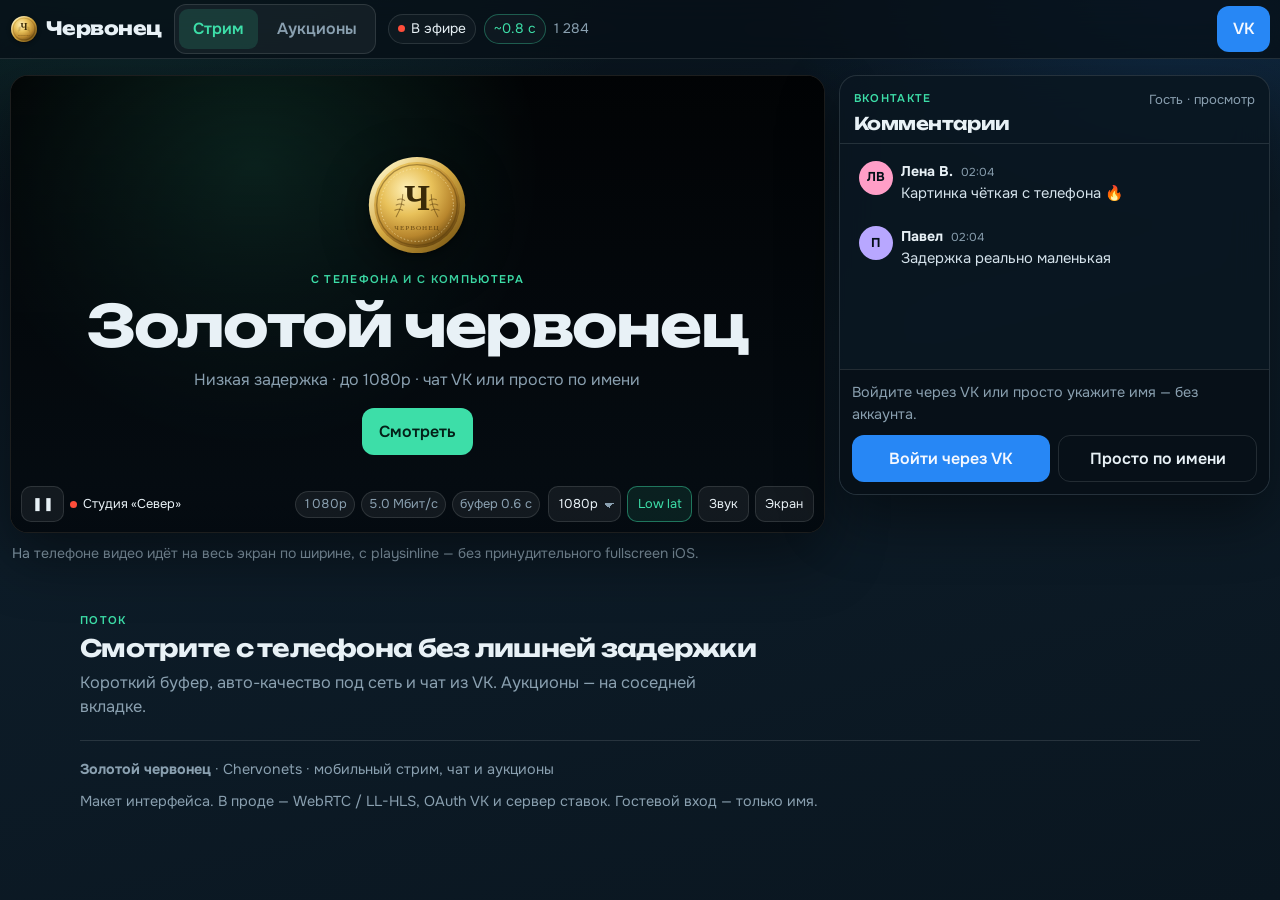
==== index.html @ b981265d "Add chervonets coin art and dual chat login. Show the gold coin mark in the header, player overlay, " ====
<!doctype html>
<html lang="ru">
  <head>
    <meta charset="UTF-8" />
    <meta
      name="viewport"
      content="width=device-width, initial-scale=1, viewport-fit=cover"
    />
    <meta name="mobile-web-app-capable" content="yes" />
    <meta name="apple-mobile-web-app-capable" content="yes" />
    <meta name="apple-mobile-web-app-status-bar-style" content="black-translucent" />
    <title>Золотой червонец — стрим и аукционы</title>
    <meta
      name="description"
      content="Золотой червонец (Chervonets) — смотрите стрим с телефона с низкой задержкой, комментируйте через ВКонтакте и участвуйте в аукционах."
    />
    <meta name="theme-color" content="#0b1520" />
    <link rel="icon" href="./favicon.svg" type="image/svg+xml" />
    <link rel="preconnect" href="https://fonts.googleapis.com" />
    <link rel="preconnect" href="https://fonts.gstatic.com" crossorigin />
    <link
      href="https://fonts.googleapis.com/css2?family=Onest:wght@400;500;600;700&family=Unbounded:wght@500;700;800&display=swap"
      rel="stylesheet"
    />
    <link rel="stylesheet" href="./styles.css" />
  </head>
  <body>
    <a class="skip" href="#app">К приложению</a>

    <header class="chrome">
      <div class="chrome-inner">
        <a class="brand" href="#app" id="top">
          <img class="brand-mark" src="./chervonets.svg" width="28" height="28" alt="" />
          <span class="brand-text">Червонец</span>
        </a>

        <nav class="tabs" role="tablist" aria-label="Разделы">
          <button
            type="button"
            class="tab is-active"
            role="tab"
            id="tab-stream"
            aria-selected="true"
            aria-controls="panel-stream"
            data-tab="stream"
          >
            Стрим
          </button>
          <button
            type="button"
            class="tab"
            role="tab"
            id="tab-auctions"
            aria-selected="false"
            aria-controls="panel-auctions"
            data-tab="auctions"
          >
            Аукционы
          </button>
        </nav>

        <div class="chrome-meta" id="chrome-meta" aria-live="polite">
          <span class="live-pill" id="live-pill">
            <span class="live-dot" aria-hidden="true"></span>
            В эфире
          </span>
          <span class="latency-badge is-good" id="latency-badge" title="Оценка задержки">~0.8 с</span>
          <span class="viewers" id="viewers">1 284</span>
        </div>

        <button type="button" class="btn btn-vk" id="vk-toggle" aria-pressed="false">
          VK
        </button>
      </div>
    </header>

    <div id="app">
      <div
        class="tab-panel is-active"
        id="panel-stream"
        role="tabpanel"
        aria-labelledby="tab-stream"
        data-panel="stream"
      >
        <main class="stage" id="stage">
          <section class="player" aria-label="Прямой стрим">
            <div class="player-frame" id="player-frame">
              <video
                id="stream-video"
                class="stream-video"
                playsinline
                webkit-playsinline
                preload="metadata"
                controlslist="nodownload"
                aria-label="Видео стрима Золотой червонец"
              ></video>

              <div class="player-overlay" id="player-overlay">
                <div class="overlay-copy">
                  <img
                    class="host-coin"
                    src="./chervonets.svg"
                    width="96"
                    height="96"
                    alt="Золотой червонец"
                  />
                  <p class="host-kicker">С телефона и с компьютера</p>
                  <h1 class="host-title">Золотой червонец</h1>
                  <p class="host-sub">Низкая задержка · до 1080p · чат VK или просто по имени</p>
                  <button type="button" class="btn btn-primary" id="play-cta">Смотреть</button>
                </div>
              </div>

              <div class="buffer-toast" id="buffer-toast" hidden>Подгрузка…</div>

              <div class="player-bar">
                <div class="player-bar-left">
                  <button type="button" class="icon-btn" id="play-btn" aria-label="Пауза">❚❚</button>
                  <span class="rec" aria-hidden="true"></span>
                  <span class="stream-title" id="stream-title">Студия «Север»</span>
                </div>
                <div class="player-bar-mid" aria-label="Состояние потока">
                  <span class="stat" id="stat-quality">1080p</span>
                  <span class="stat" id="stat-bitrate">— Мбит/с</span>
                  <span class="stat" id="stat-health">буфер 0.6 с</span>
                </div>
                <div class="player-bar-right">
                  <label class="quality-label" for="quality-select">
                    <span class="sr-only">Качество</span>
                    <select id="quality-select" class="quality-select" aria-label="Качество видео">
                      <option value="auto">Авто</option>
                      <option value="1080" selected>1080p</option>
                      <option value="720">720p</option>
                      <option value="480">480p</option>
                    </select>
                  </label>
                  <button
                    type="button"
                    class="icon-btn is-on"
                    id="ll-btn"
                    aria-pressed="true"
                    title="Короткий буфер и догон края стрима"
                  >
                    Low lat
                  </button>
                  <button type="button" class="icon-btn" id="mute-btn" aria-pressed="false" aria-label="Звук">
                    Звук
                  </button>
                  <button type="button" class="icon-btn" id="fs-btn" aria-label="На весь экран">Экран</button>
                </div>
              </div>
            </div>
            <p class="stage-note">
              На телефоне видео идёт на весь экран по ширине, с playsinline — без принудительного fullscreen iOS.
            </p>
          </section>

          <aside class="chat" aria-label="Комментарии ВКонтакте">
            <header class="chat-head">
              <div>
                <p class="chat-kicker">ВКонтакте</p>
                <h2>Комментарии</h2>
              </div>
              <p class="chat-user" id="chat-user">Гость · просмотр</p>
            </header>

            <div class="chat-feed" id="chat-feed" role="log" aria-live="polite" aria-relevant="additions"></div>

            <form class="chat-compose" id="comment-form" hidden>
              <label class="sr-only" for="comment-input">Ваш комментарий</label>
              <textarea
                id="comment-input"
                name="comment"
                rows="2"
                maxlength="280"
                placeholder="Комментарий…"
                enterkeyhint="send"
                required
              ></textarea>
              <div class="compose-row">
                <span class="char-count" id="char-count">0 / 280</span>
                <button type="submit" class="btn btn-primary">Отправить</button>
              </div>
            </form>

            <div class="chat-gate" id="chat-gate">
              <p>Войдите через VK или просто укажите имя — без аккаунта.</p>
              <div class="gate-actions">
                <button type="button" class="btn btn-vk" id="vk-connect">Войти через VK</button>
                <button type="button" class="btn btn-ghost" id="guest-connect">Просто по имени</button>
              </div>
            </div>
          </aside>
        </main>

        <section class="about wrap" aria-labelledby="about-title">
          <p class="eyebrow">Поток</p>
          <h2 id="about-title">Смотрите с телефона без лишней задержки</h2>
          <p class="about-lede">
            Короткий буфер, авто-качество под сеть и чат из VK. Аукционы — на соседней вкладке.
          </p>
        </section>
      </div>

      <div
        class="tab-panel"
        id="panel-auctions"
        role="tabpanel"
        aria-labelledby="tab-auctions"
        data-panel="auctions"
        hidden
      >
        <section class="auctions wrap" aria-labelledby="auctions-title">
          <header class="auctions-head">
            <div>
              <p class="eyebrow">Отдельный раздел</p>
              <h1 id="auctions-title">Аукционы</h1>
              <p class="about-lede">
                Лоты идут параллельно стриму. Ставки через VK или просто по имени; просмотр на вкладке «Стрим» не прерывается.
              </p>
            </div>
            <div class="auctions-filter" role="group" aria-label="Фильтр лотов">
              <button type="button" class="chip is-on" data-filter="all">Все</button>
              <button type="button" class="chip" data-filter="live">Идут</button>
              <button type="button" class="chip" data-filter="soon">Скоро</button>
            </div>
          </header>

          <div class="auction-grid" id="auction-grid"></div>
        </section>
      </div>
    </div>

    <footer class="footer wrap">
      <p><strong>Золотой червонец</strong> · Chervonets · мобильный стрим, чат и аукционы</p>
      <p class="footer-note">Макет интерфейса. В проде — WebRTC / LL-HLS, OAuth VK и сервер ставок. Гостевой вход — только имя.</p>
    </footer>

    <dialog class="vk-dialog" id="auth-dialog" aria-labelledby="auth-dialog-title">
      <div class="vk-dialog-inner">
        <p class="chat-kicker">Вход в чат</p>
        <h2 id="auth-dialog-title">Как подключиться</h2>
        <p class="auth-lede">Два способа: через VK или просто по имени.</p>

        <div class="auth-tabs" role="tablist" aria-label="Способ входа">
          <button type="button" class="auth-tab is-on" role="tab" id="auth-tab-vk" aria-selected="true" data-auth="vk">
            Через VK
          </button>
          <button type="button" class="auth-tab" role="tab" id="auth-tab-guest" aria-selected="false" data-auth="guest">
            Просто по имени
          </button>
        </div>

        <form method="dialog" id="vk-form" class="auth-pane is-on" data-pane="vk">
          <p class="auth-hint">В проде — OAuth ВКонтакте. Сейчас выберите демо-профиль.</p>
          <fieldset class="vk-profiles">
            <legend class="sr-only">Профиль VK</legend>
            <label class="vk-profile">
              <input type="radio" name="profile" value="anna" checked />
              <span>
                <strong>Анна К.</strong>
                <small>@anna.north</small>
              </span>
            </label>
            <label class="vk-profile">
              <input type="radio" name="profile" value="igor" />
              <span>
                <strong>Игорь М.</strong>
                <small>@igor.live</small>
              </span>
            </label>
            <label class="vk-profile">
              <input type="radio" name="profile" value="mira" />
              <span>
                <strong>Мира С.</strong>
                <small>@mira.stream</small>
              </span>
            </label>
          </fieldset>
          <div class="dialog-actions">
            <button type="submit" class="btn btn-ghost" value="cancel">Отмена</button>
            <button type="button" class="btn btn-vk" id="connect-vk-btn">Подключить VK</button>
          </div>
        </form>

        <form id="guest-form" class="auth-pane" data-pane="guest" hidden>
          <p class="auth-hint">Без аккаунта VK: только имя для чата и ставок.</p>
          <label class="guest-field" for="guest-name">
            <span>Ваше имя</span>
            <input
              id="guest-name"
              name="guest-name"
              type="text"
              maxlength="32"
              placeholder="Например, Алексей"
              autocomplete="nickname"
              required
            />
          </label>
          <div class="dialog-actions">
            <button type="button" class="btn btn-ghost" id="guest-cancel-btn">Отмена</button>
            <button type="submit" class="btn btn-primary" id="connect-guest-btn">Войти</button>
          </div>
        </form>
      </div>
    </dialog>

    <script src="./main.js" defer></script>
  </body>
</html>
---- styles.css ----
:root {
  --bg-0: #071018;
  --bg-1: #0d1c28;
  --panel: rgba(10, 22, 32, 0.88);
  --ink: #e8f1f6;
  --muted: #8aa0b0;
  --line: rgba(232, 241, 246, 0.12);
  --signal: #ff4d3a;
  --vk: #2787f5;
  --vk-ink: #f4f8ff;
  --accent: #3ddea8;
  --accent-ink: #042018;
  --warn: #f0b429;
  --gold: #e8c56b;
  --shadow: 0 24px 60px rgba(0, 0, 0, 0.45);
  --radius: 18px;
  --display: "Unbounded", "Avenir Next Condensed", sans-serif;
  --sans: "Onest", "Avenir Next", sans-serif;
  --safe-b: env(safe-area-inset-bottom, 0px);
  --safe-t: env(safe-area-inset-top, 0px);
}

* { box-sizing: border-box; }
html { scroll-behavior: smooth; -webkit-text-size-adjust: 100%; }
body {
  margin: 0;
  min-height: 100vh;
  min-height: 100dvh;
  color: var(--ink);
  font-family: var(--sans);
  font-size: 16px;
  line-height: 1.5;
  background:
    radial-gradient(1000px 520px at 10% -8%, rgba(61, 222, 168, 0.14), transparent 55%),
    radial-gradient(800px 420px at 92% 0%, rgba(39, 135, 245, 0.16), transparent 50%),
    linear-gradient(165deg, var(--bg-0), var(--bg-1) 45%, #0a1620 100%);
  background-attachment: fixed;
  padding-bottom: calc(12px + var(--safe-b));
}

img, video { max-width: 100%; display: block; }
a { color: inherit; text-decoration: none; }
h1, h2, h3 {
  font-family: var(--display);
  font-weight: 700;
  letter-spacing: -0.03em;
  line-height: 1.08;
  margin: 0 0 0.35em;
}
p { margin: 0 0 0.75em; }
button, select, textarea { font: inherit; color: inherit; }
.wrap { width: min(1120px, calc(100% - 28px)); margin: 0 auto; }

.skip {
  position: absolute;
  left: 12px;
  top: -48px;
  background: var(--ink);
  color: var(--bg-0);
  padding: 8px 12px;
  z-index: 30;
}
.skip:focus { top: calc(12px + var(--safe-t)); }

.sr-only {
  position: absolute;
  width: 1px;
  height: 1px;
  padding: 0;
  margin: -1px;
  overflow: hidden;
  clip: rect(0, 0, 0, 0);
  border: 0;
}

.chrome {
  position: sticky;
  top: 0;
  z-index: 20;
  padding-top: var(--safe-t);
  backdrop-filter: blur(16px);
  background: rgba(7, 16, 24, 0.78);
  border-bottom: 1px solid var(--line);
}
.chrome-inner {
  width: min(1280px, calc(100% - 20px));
  margin: 0 auto;
  display: flex;
  align-items: center;
  gap: 12px;
  min-height: 58px;
}
.brand {
  display: inline-flex;
  align-items: center;
  gap: 8px;
  font-family: var(--display);
  font-weight: 800;
  font-size: 1.15rem;
  letter-spacing: -0.03em;
  flex: none;
}
.brand-mark {
  width: 28px;
  height: 28px;
  border-radius: 50%;
  display: block;
  flex: none;
  object-fit: cover;
  filter: drop-shadow(0 1px 2px rgba(0, 0, 0, 0.35));
}

.tabs {
  display: inline-flex;
  padding: 4px;
  gap: 4px;
  border-radius: 12px;
  background: rgba(255, 255, 255, 0.05);
  border: 1px solid var(--line);
  position: relative;
  z-index: 2;
}
.tab {
  appearance: none;
  border: 0;
  background: transparent;
  color: var(--muted);
  padding: 0.45rem 0.9rem;
  border-radius: 9px;
  font-weight: 600;
  cursor: pointer;
  min-height: 40px;
  touch-action: manipulation;
  -webkit-tap-highlight-color: transparent;
}
.tab.is-active {
  background: rgba(61, 222, 168, 0.14);
  color: var(--accent);
}

.chrome-meta {
  display: flex;
  align-items: center;
  gap: 8px;
  flex: 1;
  flex-wrap: wrap;
  color: var(--muted);
  font-size: 0.86rem;
  min-width: 0;
}
.live-pill,
.latency-badge {
  display: inline-flex;
  align-items: center;
  gap: 6px;
  padding: 4px 9px;
  border-radius: 999px;
  border: 1px solid var(--line);
  background: rgba(255, 255, 255, 0.03);
  color: var(--ink);
  white-space: nowrap;
}
.live-dot {
  width: 7px;
  height: 7px;
  border-radius: 50%;
  background: var(--signal);
  animation: pulse 1.6s ease-out infinite;
}
.latency-badge.is-good { color: var(--accent); border-color: rgba(61, 222, 168, 0.35); }
.latency-badge.is-warn { color: var(--warn); border-color: rgba(240, 180, 41, 0.4); }
.latency-badge.is-bad { color: var(--signal); border-color: rgba(255, 77, 58, 0.4); }

.btn {
  appearance: none;
  border: 1px solid transparent;
  border-radius: 12px;
  padding: 0.65rem 1rem;
  font-weight: 600;
  cursor: pointer;
  transition: transform 0.18s ease, filter 0.18s ease;
  min-height: 42px;
  touch-action: manipulation;
}
.btn:hover { transform: translateY(-1px); }
.btn-primary { background: var(--accent); color: var(--accent-ink); }
.btn-ghost {
  background: transparent;
  border-color: var(--line);
  color: var(--ink);
}
.btn-vk {
  background: var(--vk);
  color: var(--vk-ink);
  flex: none;
  padding-inline: 0.9rem;
}
.btn-vk[aria-pressed="true"] {
  background: rgba(39, 135, 245, 0.16);
  color: #9cc7ff;
  border-color: rgba(39, 135, 245, 0.45);
}

.tab-panel[hidden] { display: none !important; }
.tab-panel.is-active { display: block; }

.stage {
  width: min(1280px, calc(100% - 20px));
  margin: 16px auto 0;
  display: grid;
  grid-template-columns: minmax(0, 1.7fr) minmax(280px, 0.9fr);
  gap: 14px;
  align-items: start;
}

.player-frame {
  position: relative;
  border-radius: var(--radius);
  overflow: hidden;
  background: #000;
  aspect-ratio: 16 / 9;
  box-shadow: var(--shadow);
  border: 1px solid var(--line);
  isolation: isolate;
  -webkit-tap-highlight-color: transparent;
}
.stream-video {
  width: 100%;
  height: 100%;
  object-fit: contain;
  background: #000;
}
.player-overlay {
  position: absolute;
  inset: 0;
  display: grid;
  place-items: center;
  text-align: center;
  padding: 16px;
  background:
    linear-gradient(180deg, rgba(7, 16, 24, 0.2), rgba(7, 16, 24, 0.78)),
    radial-gradient(circle at 30% 20%, rgba(61, 222, 168, 0.18), transparent 42%);
  transition: opacity 0.3s ease, visibility 0.3s ease;
  z-index: 2;
}
.player-overlay.is-hidden {
  opacity: 0;
  visibility: hidden;
  pointer-events: none;
}
.host-kicker,
.chat-kicker,
.eyebrow {
  margin: 0 0 0.45rem;
  text-transform: uppercase;
  letter-spacing: 0.12em;
  font-size: 0.7rem;
  font-weight: 600;
  color: var(--accent);
}
.host-coin {
  width: clamp(72px, 18vw, 104px);
  height: auto;
  margin: 0 auto 0.85rem;
  display: block;
  filter: drop-shadow(0 10px 24px rgba(0, 0, 0, 0.45));
  animation: coin-in 0.7s ease both;
}
.host-title {
  font-size: clamp(2rem, 7vw, 3.6rem);
  margin-bottom: 0.2em;
}
.host-sub {
  color: var(--muted);
  margin-bottom: 1rem;
}

.buffer-toast {
  position: absolute;
  left: 50%;
  top: 50%;
  transform: translate(-50%, -50%);
  z-index: 3;
  padding: 0.5rem 0.85rem;
  border-radius: 999px;
  background: rgba(7, 16, 24, 0.8);
  border: 1px solid var(--line);
  pointer-events: none;
}

.player-bar {
  position: absolute;
  left: 0;
  right: 0;
  bottom: 0;
  z-index: 4;
  display: flex;
  align-items: center;
  gap: 8px;
  padding: 10px 10px calc(10px + var(--safe-b) * 0.15);
  background: linear-gradient(180deg, transparent, rgba(4, 10, 16, 0.94));
  font-size: 0.8rem;
}
.player-bar-left,
.player-bar-right,
.player-bar-mid {
  display: flex;
  align-items: center;
  gap: 6px;
  min-width: 0;
}
.player-bar-left { flex: 1; }
.player-bar-mid {
  color: var(--muted);
  font-variant-numeric: tabular-nums;
}
.player-bar-right { justify-content: flex-end; flex-wrap: wrap; }
.stream-title {
  overflow: hidden;
  text-overflow: ellipsis;
  white-space: nowrap;
}
.rec {
  width: 7px;
  height: 7px;
  border-radius: 50%;
  background: var(--signal);
  flex: none;
}
.stat {
  padding: 3px 7px;
  border-radius: 999px;
  background: rgba(255, 255, 255, 0.06);
  border: 1px solid var(--line);
  white-space: nowrap;
}
.icon-btn,
.quality-select {
  appearance: none;
  border: 1px solid var(--line);
  background: rgba(255, 255, 255, 0.06);
  color: var(--ink);
  border-radius: 10px;
  padding: 0.45rem 0.6rem;
  cursor: pointer;
  min-height: 36px;
  touch-action: manipulation;
}
.icon-btn.is-on {
  border-color: rgba(61, 222, 168, 0.45);
  color: var(--accent);
  background: rgba(61, 222, 168, 0.1);
}
.quality-select {
  padding-right: 1.4rem;
  background-image:
    linear-gradient(45deg, transparent 50%, var(--muted) 50%),
    linear-gradient(135deg, var(--muted) 50%, transparent 50%);
  background-position: calc(100% - 11px) 55%, calc(100% - 6px) 55%;
  background-size: 5px 5px, 5px 5px;
  background-repeat: no-repeat;
}

.stage-note {
  color: var(--muted);
  font-size: 0.88rem;
  margin: 10px 2px 0;
}

.chat {
  display: flex;
  flex-direction: column;
  border-radius: var(--radius);
  border: 1px solid var(--line);
  background: var(--panel);
  backdrop-filter: blur(18px);
  box-shadow: var(--shadow);
  overflow: hidden;
  min-height: 420px;
}
.chat-head {
  display: flex;
  justify-content: space-between;
  gap: 10px;
  padding: 14px 14px 10px;
  border-bottom: 1px solid var(--line);
}
.chat-head h2 { font-size: 1.1rem; margin: 0; }
.chat-user {
  margin: 0;
  color: var(--muted);
  font-size: 0.82rem;
  text-align: right;
}
.chat-feed {
  flex: 1;
  overflow-y: auto;
  overscroll-behavior: contain;
  padding: 10px 12px;
  display: flex;
  flex-direction: column;
  gap: 8px;
  min-height: 220px;
  max-height: min(48vh, 480px);
  -webkit-overflow-scrolling: touch;
}
.comment {
  display: grid;
  grid-template-columns: 34px 1fr;
  gap: 8px;
  padding: 7px;
  border-radius: 12px;
  animation: rise 0.3s ease both;
}
.avatar {
  width: 34px;
  height: 34px;
  border-radius: 50%;
  display: grid;
  place-items: center;
  font-weight: 700;
  font-size: 0.8rem;
  color: #041018;
}
.comment-meta {
  display: flex;
  gap: 8px;
  align-items: baseline;
}
.comment-meta strong { font-size: 0.88rem; }
.comment-meta time { color: var(--muted); font-size: 0.72rem; }
.comment p { margin: 0; color: #d5e3ec; font-size: 0.92rem; }
.comment.is-self {
  outline: 1px solid rgba(39, 135, 245, 0.35);
  background: rgba(39, 135, 245, 0.08);
}

.chat-compose,
.chat-gate {
  border-top: 1px solid var(--line);
  padding: 12px;
  background: rgba(8, 16, 24, 0.96);
  flex: none;
}
.chat-compose textarea {
  width: 100%;
  resize: vertical;
  min-height: 56px;
  border-radius: 12px;
  border: 1px solid var(--line);
  background: rgba(0, 0, 0, 0.28);
  color: var(--ink);
  padding: 10px 12px;
  margin-bottom: 8px;
  font-size: 16px; /* iOS zoom prevent */
}
.chat-compose textarea:focus,
.quality-select:focus,
.icon-btn:focus-visible,
.btn:focus-visible,
.tab:focus-visible,
.chip:focus-visible {
  outline: 2px solid var(--accent);
  outline-offset: 2px;
}
.compose-row {
  display: flex;
  justify-content: space-between;
  align-items: center;
  gap: 10px;
}
.char-count { color: var(--muted); font-size: 0.8rem; }
.chat-gate p { color: var(--muted); font-size: 0.9rem; margin: 0 0 10px; }
.gate-actions {
  display: flex;
  flex-wrap: wrap;
  gap: 8px;
}
.gate-actions .btn { flex: 1 1 140px; }

.about {
  margin-top: 40px;
  margin-bottom: 20px;
  padding-top: 8px;
}
.about-lede {
  max-width: 40rem;
  color: var(--muted);
  font-size: 1.02rem;
}

.auctions {
  padding: 22px 0 36px;
}
.auctions-head {
  display: flex;
  justify-content: space-between;
  gap: 18px;
  align-items: end;
  margin-bottom: 22px;
  flex-wrap: wrap;
}
.auctions-head h1 {
  font-size: clamp(1.8rem, 5vw, 2.8rem);
}
.auctions-filter {
  display: flex;
  gap: 8px;
  flex-wrap: wrap;
}
.chip {
  appearance: none;
  border: 1px solid var(--line);
  background: rgba(255, 255, 255, 0.04);
  color: var(--muted);
  border-radius: 999px;
  padding: 0.45rem 0.9rem;
  cursor: pointer;
  font-weight: 600;
  min-height: 40px;
  touch-action: manipulation;
}
.chip.is-on {
  color: var(--accent-ink);
  background: var(--accent);
  border-color: transparent;
}

.auction-grid {
  display: grid;
  grid-template-columns: repeat(auto-fill, minmax(260px, 1fr));
  gap: 14px;
}
.lot {
  border: 1px solid var(--line);
  border-radius: 16px;
  background: rgba(255, 255, 255, 0.03);
  overflow: hidden;
  display: flex;
  flex-direction: column;
  min-height: 100%;
}
.lot-visual {
  aspect-ratio: 16 / 10;
  background:
    url("./chervonets.svg") center 58% / 42% no-repeat,
    linear-gradient(145deg, rgba(61, 222, 168, 0.2), transparent 45%),
    linear-gradient(320deg, rgba(232, 197, 107, 0.22), transparent 40%),
    #122231;
  position: relative;
}
.lot-badge {
  position: absolute;
  top: 10px;
  left: 10px;
  padding: 4px 9px;
  border-radius: 999px;
  font-size: 0.75rem;
  font-weight: 700;
  background: rgba(7, 16, 24, 0.75);
  border: 1px solid var(--line);
}
.lot-badge.is-live { color: var(--signal); }
.lot-badge.is-soon { color: var(--gold); }
.lot-body {
  padding: 14px;
  display: flex;
  flex-direction: column;
  gap: 10px;
  flex: 1;
}
.lot-body h3 {
  font-size: 1.05rem;
  margin: 0;
}
.lot-meta {
  display: flex;
  justify-content: space-between;
  gap: 8px;
  color: var(--muted);
  font-size: 0.86rem;
}
.lot-price {
  font-family: var(--display);
  font-size: 1.25rem;
  color: var(--gold);
}
.lot-actions {
  margin-top: auto;
  display: flex;
  gap: 8px;
}
.lot-actions .btn { flex: 1; }
.bid-flash {
  animation: flash 0.45s ease;
}

.footer {
  width: min(1120px, calc(100% - 28px));
  margin: 0 auto;
  padding: 18px 0 calc(28px + var(--safe-b));
  color: var(--muted);
  border-top: 1px solid var(--line);
  font-size: 0.9rem;
}
.footer-note { margin: 0; }

.vk-dialog {
  border: 1px solid var(--line);
  border-radius: 18px;
  padding: 0;
  background: #0f1d2a;
  color: var(--ink);
  width: min(420px, calc(100% - 24px));
  box-shadow: var(--shadow);
  margin: auto;
}
.vk-dialog::backdrop {
  background: rgba(3, 8, 14, 0.72);
  backdrop-filter: blur(6px);
}
.vk-dialog-inner { padding: 20px; }
.auth-lede {
  margin: 0 0 12px;
  color: var(--muted);
  font-size: 0.92rem;
}
.auth-tabs {
  display: grid;
  grid-template-columns: 1fr 1fr;
  gap: 6px;
  padding: 4px;
  border-radius: 12px;
  background: rgba(255, 255, 255, 0.04);
  border: 1px solid var(--line);
  margin-bottom: 14px;
}
.auth-tab {
  appearance: none;
  border: 0;
  background: transparent;
  color: var(--muted);
  padding: 0.55rem 0.6rem;
  border-radius: 9px;
  font-weight: 600;
  cursor: pointer;
  min-height: 40px;
}
.auth-tab.is-on {
  background: rgba(61, 222, 168, 0.14);
  color: var(--accent);
}
.auth-pane[hidden] { display: none !important; }
.auth-hint {
  margin: 0 0 10px;
  color: var(--muted);
  font-size: 0.86rem;
}
.guest-field {
  display: grid;
  gap: 6px;
  margin: 8px 0 16px;
  font-size: 0.88rem;
  color: var(--muted);
}
.guest-field input {
  width: 100%;
  border-radius: 12px;
  border: 1px solid var(--line);
  background: rgba(0, 0, 0, 0.28);
  color: var(--ink);
  padding: 12px;
  font-size: 16px;
}
.vk-profiles {
  border: 0;
  padding: 0;
  margin: 8px 0 14px;
  display: grid;
  gap: 8px;
}
.vk-profile {
  display: grid;
  grid-template-columns: 18px 1fr;
  gap: 10px;
  align-items: center;
  padding: 12px;
  border-radius: 12px;
  border: 1px solid var(--line);
  cursor: pointer;
}
.vk-profile:has(input:checked) {
  border-color: rgba(39, 135, 245, 0.55);
  background: rgba(39, 135, 245, 0.1);
}
.vk-profile strong { display: block; }
.vk-profile small { color: var(--muted); }
.dialog-actions {
  display: flex;
  justify-content: flex-end;
  gap: 8px;
}

@keyframes pulse {
  0% { box-shadow: 0 0 0 0 rgba(255, 77, 58, 0.55); }
  70% { box-shadow: 0 0 0 10px rgba(255, 77, 58, 0); }
  100% { box-shadow: 0 0 0 0 rgba(255, 77, 58, 0); }
}
@keyframes rise {
  from { opacity: 0; transform: translateY(8px); }
  to { opacity: 1; transform: translateY(0); }
}
@keyframes flash {
  from { filter: brightness(1.35); }
  to { filter: brightness(1); }
}
@keyframes coin-in {
  from { opacity: 0; transform: translateY(10px) scale(0.92); }
  to { opacity: 1; transform: translateY(0) scale(1); }
}

/* Mobile-first stream layout */
@media (max-width: 900px) {
  .chrome-inner { flex-wrap: wrap; padding: 8px 0 10px; gap: 8px; }
  .tabs { order: 3; width: 100%; }
  .tab { flex: 1; text-align: center; }
  .chrome-meta {
    order: 4;
    width: 100%;
  }
  .viewers { display: none; }

  .stage {
    grid-template-columns: 1fr;
    width: 100%;
    margin-top: 0;
    gap: 0;
  }
  .player {
    position: sticky;
    top: calc(58px + var(--safe-t));
    z-index: 15;
    background: var(--bg-0);
  }
  .player-frame {
    border-radius: 0;
    border-left: 0;
    border-right: 0;
    max-height: min(56vh, 420px);
    aspect-ratio: 16 / 9;
  }
  .stage-note { display: none; }
  .player-bar-mid { display: none; }
  .stream-title { max-width: 42vw; }

  .chat {
    border-radius: 0;
    border-left: 0;
    border-right: 0;
    min-height: calc(100dvh - 56vh - 70px);
    box-shadow: none;
  }
  .chat-feed {
    max-height: none;
    flex: 1;
  }

  .about { margin-top: 24px; }
  .auctions { padding-top: 16px; }
  .auctions-head { align-items: start; }
}

@media (max-width: 480px) {
  .brand-text { font-size: 1.05rem; }
  .btn-vk { min-width: 52px; }
  .latency-badge { display: none; }
  .player-bar-right .quality-label { order: -1; }
  #ll-btn { display: none; }
  .host-title { font-size: 2rem; }
}

/* Landscape phone: prioritize video */
@media (max-height: 500px) and (orientation: landscape) {
  .chrome-meta,
  .stage-note,
  .about,
  .footer { display: none; }
  .player { position: static; }
  .player-frame {
    max-height: calc(100dvh - 58px - var(--safe-t));
    aspect-ratio: auto;
    height: calc(100dvh - 58px - var(--safe-t));
  }
  .chat { display: none; }
}

.player-frame.is-fs {
  border-radius: 0;
}
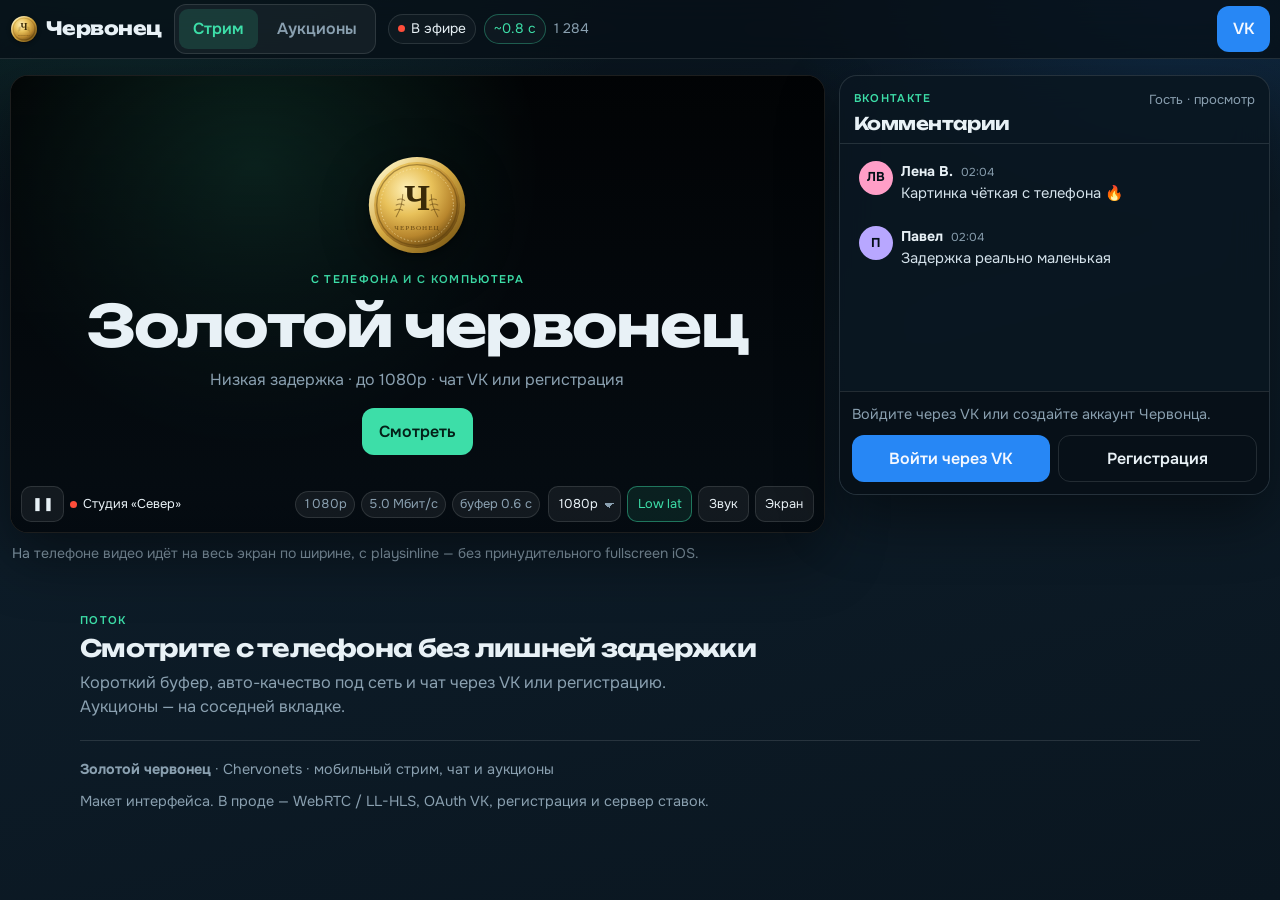
==== commit 06a9bc31: "Replace guest nickname login with account registration. Add local signup and login with name, email," ====
--- a/index.html
+++ b/index.html
@@ -106,7 +106,7 @@
                   />
                   <p class="host-kicker">С телефона и с компьютера</p>
                   <h1 class="host-title">Золотой червонец</h1>
-                  <p class="host-sub">Низкая задержка · до 1080p · чат VK или просто по имени</p>
+                  <p class="host-sub">Низкая задержка · до 1080p · чат VK или регистрация</p>
                   <button type="button" class="btn btn-primary" id="play-cta">Смотреть</button>
                 </div>
               </div>
@@ -184,10 +184,10 @@
             </form>
 
             <div class="chat-gate" id="chat-gate">
-              <p>Войдите через VK или просто укажите имя — без аккаунта.</p>
+              <p>Войдите через VK или создайте аккаунт Червонца.</p>
               <div class="gate-actions">
                 <button type="button" class="btn btn-vk" id="vk-connect">Войти через VK</button>
-                <button type="button" class="btn btn-ghost" id="guest-connect">Просто по имени</button>
+                <button type="button" class="btn btn-ghost" id="register-connect">Регистрация</button>
               </div>
             </div>
           </aside>
@@ -197,7 +197,7 @@
           <p class="eyebrow">Поток</p>
           <h2 id="about-title">Смотрите с телефона без лишней задержки</h2>
           <p class="about-lede">
-            Короткий буфер, авто-качество под сеть и чат из VK. Аукционы — на соседней вкладке.
+            Короткий буфер, авто-качество под сеть и чат через VK или регистрацию. Аукционы — на соседней вкладке.
           </p>
         </section>
       </div>
@@ -216,7 +216,7 @@
               <p class="eyebrow">Отдельный раздел</p>
               <h1 id="auctions-title">Аукционы</h1>
               <p class="about-lede">
-                Лоты идут параллельно стриму. Ставки через VK или просто по имени; просмотр на вкладке «Стрим» не прерывается.
+                Лоты идут параллельно стриму. Ставки через VK или аккаунт Червонца; просмотр на вкладке «Стрим» не прерывается.
               </p>
             </div>
             <div class="auctions-filter" role="group" aria-label="Фильтр лотов">
@@ -233,21 +233,21 @@
 
     <footer class="footer wrap">
       <p><strong>Золотой червонец</strong> · Chervonets · мобильный стрим, чат и аукционы</p>
-      <p class="footer-note">Макет интерфейса. В проде — WebRTC / LL-HLS, OAuth VK и сервер ставок. Гостевой вход — только имя.</p>
+      <p class="footer-note">Макет интерфейса. В проде — WebRTC / LL-HLS, OAuth VK, регистрация и сервер ставок.</p>
     </footer>
 
     <dialog class="vk-dialog" id="auth-dialog" aria-labelledby="auth-dialog-title">
       <div class="vk-dialog-inner">
-        <p class="chat-kicker">Вход в чат</p>
+        <p class="chat-kicker">Аккаунт</p>
         <h2 id="auth-dialog-title">Как подключиться</h2>
-        <p class="auth-lede">Два способа: через VK или просто по имени.</p>
+        <p class="auth-lede">Через VK или отдельная регистрация на Червонце.</p>
 
         <div class="auth-tabs" role="tablist" aria-label="Способ входа">
           <button type="button" class="auth-tab is-on" role="tab" id="auth-tab-vk" aria-selected="true" data-auth="vk">
             Через VK
           </button>
-          <button type="button" class="auth-tab" role="tab" id="auth-tab-guest" aria-selected="false" data-auth="guest">
-            Просто по имени
+          <button type="button" class="auth-tab" role="tab" id="auth-tab-register" aria-selected="false" data-auth="register">
+            Регистрация
           </button>
         </div>
 
@@ -283,25 +283,58 @@
           </div>
         </form>
 
-        <form id="guest-form" class="auth-pane" data-pane="guest" hidden>
-          <p class="auth-hint">Без аккаунта VK: только имя для чата и ставок.</p>
-          <label class="guest-field" for="guest-name">
-            <span>Ваше имя</span>
-            <input
-              id="guest-name"
-              name="guest-name"
-              type="text"
-              maxlength="32"
-              placeholder="Например, Алексей"
-              autocomplete="nickname"
-              required
-            />
-          </label>
-          <div class="dialog-actions">
-            <button type="button" class="btn btn-ghost" id="guest-cancel-btn">Отмена</button>
-            <button type="submit" class="btn btn-primary" id="connect-guest-btn">Войти</button>
+        <div id="register-pane" class="auth-pane" data-pane="register" hidden>
+          <div class="auth-subtabs" role="tablist" aria-label="Регистрация или вход">
+            <button type="button" class="auth-subtab is-on" data-local-mode="register" aria-selected="true">
+              Создать аккаунт
+            </button>
+            <button type="button" class="auth-subtab" data-local-mode="login" aria-selected="false">
+              Уже есть аккаунт
+            </button>
           </div>
-        </form>
+
+          <form id="register-form">
+            <p class="auth-hint">Имя, email и пароль. В демо аккаунт хранится в браузере.</p>
+            <p class="auth-error" id="register-error" hidden></p>
+            <label class="auth-field" for="reg-name">
+              <span>Имя</span>
+              <input id="reg-name" name="name" type="text" maxlength="40" autocomplete="name" required placeholder="Алексей" />
+            </label>
+            <label class="auth-field" for="reg-email">
+              <span>Email</span>
+              <input id="reg-email" name="email" type="email" autocomplete="email" required placeholder="you@mail.ru" />
+            </label>
+            <label class="auth-field" for="reg-password">
+              <span>Пароль</span>
+              <input id="reg-password" name="password" type="password" minlength="6" autocomplete="new-password" required placeholder="Не меньше 6 символов" />
+            </label>
+            <label class="auth-field" for="reg-password2">
+              <span>Повтор пароля</span>
+              <input id="reg-password2" name="password2" type="password" minlength="6" autocomplete="new-password" required placeholder="Ещё раз" />
+            </label>
+            <div class="dialog-actions">
+              <button type="button" class="btn btn-ghost" id="register-cancel-btn">Отмена</button>
+              <button type="submit" class="btn btn-primary" id="register-submit-btn">Зарегистрироваться</button>
+            </div>
+          </form>
+
+          <form id="login-form" hidden>
+            <p class="auth-hint">Войдите в аккаунт Червонца.</p>
+            <p class="auth-error" id="login-error" hidden></p>
+            <label class="auth-field" for="login-email">
+              <span>Email</span>
+              <input id="login-email" name="email" type="email" autocomplete="email" required placeholder="you@mail.ru" />
+            </label>
+            <label class="auth-field" for="login-password">
+              <span>Пароль</span>
+              <input id="login-password" name="password" type="password" minlength="6" autocomplete="current-password" required placeholder="Пароль" />
+            </label>
+            <div class="dialog-actions">
+              <button type="button" class="btn btn-ghost" id="login-cancel-btn">Отмена</button>
+              <button type="submit" class="btn btn-primary" id="login-submit-btn">Войти</button>
+            </div>
+          </form>
+        </div>
       </div>
     </dialog>
 
--- a/styles.css
+++ b/styles.css
@@ -611,7 +611,7 @@
   padding: 0;
   background: #0f1d2a;
   color: var(--ink);
-  width: min(420px, calc(100% - 24px));
+  width: min(460px, calc(100% - 24px));
   box-shadow: var(--shadow);
   margin: auto;
 }
@@ -656,14 +656,36 @@
   color: var(--muted);
   font-size: 0.86rem;
 }
-.guest-field {
-  display: grid;
+.auth-subtabs {
+  display: grid;
+  grid-template-columns: 1fr 1fr;
   gap: 6px;
-  margin: 8px 0 16px;
+  margin: 0 0 12px;
+}
+.auth-subtab {
+  appearance: none;
+  border: 1px solid var(--line);
+  background: transparent;
+  color: var(--muted);
+  padding: 0.5rem 0.55rem;
+  border-radius: 10px;
+  font-weight: 600;
+  cursor: pointer;
+  min-height: 38px;
+}
+.auth-subtab.is-on {
+  border-color: rgba(61, 222, 168, 0.45);
+  background: rgba(61, 222, 168, 0.12);
+  color: var(--accent);
+}
+.auth-field {
+  display: grid;
+  gap: 6px;
+  margin: 0 0 10px;
   font-size: 0.88rem;
   color: var(--muted);
 }
-.guest-field input {
+.auth-field input {
   width: 100%;
   border-radius: 12px;
   border: 1px solid var(--line);
@@ -671,6 +693,15 @@
   color: var(--ink);
   padding: 12px;
   font-size: 16px;
+}
+.auth-error {
+  margin: 0 0 10px;
+  padding: 8px 10px;
+  border-radius: 10px;
+  border: 1px solid rgba(255, 77, 58, 0.4);
+  background: rgba(255, 77, 58, 0.12);
+  color: #ffb4aa;
+  font-size: 0.86rem;
 }
 .vk-profiles {
   border: 0;
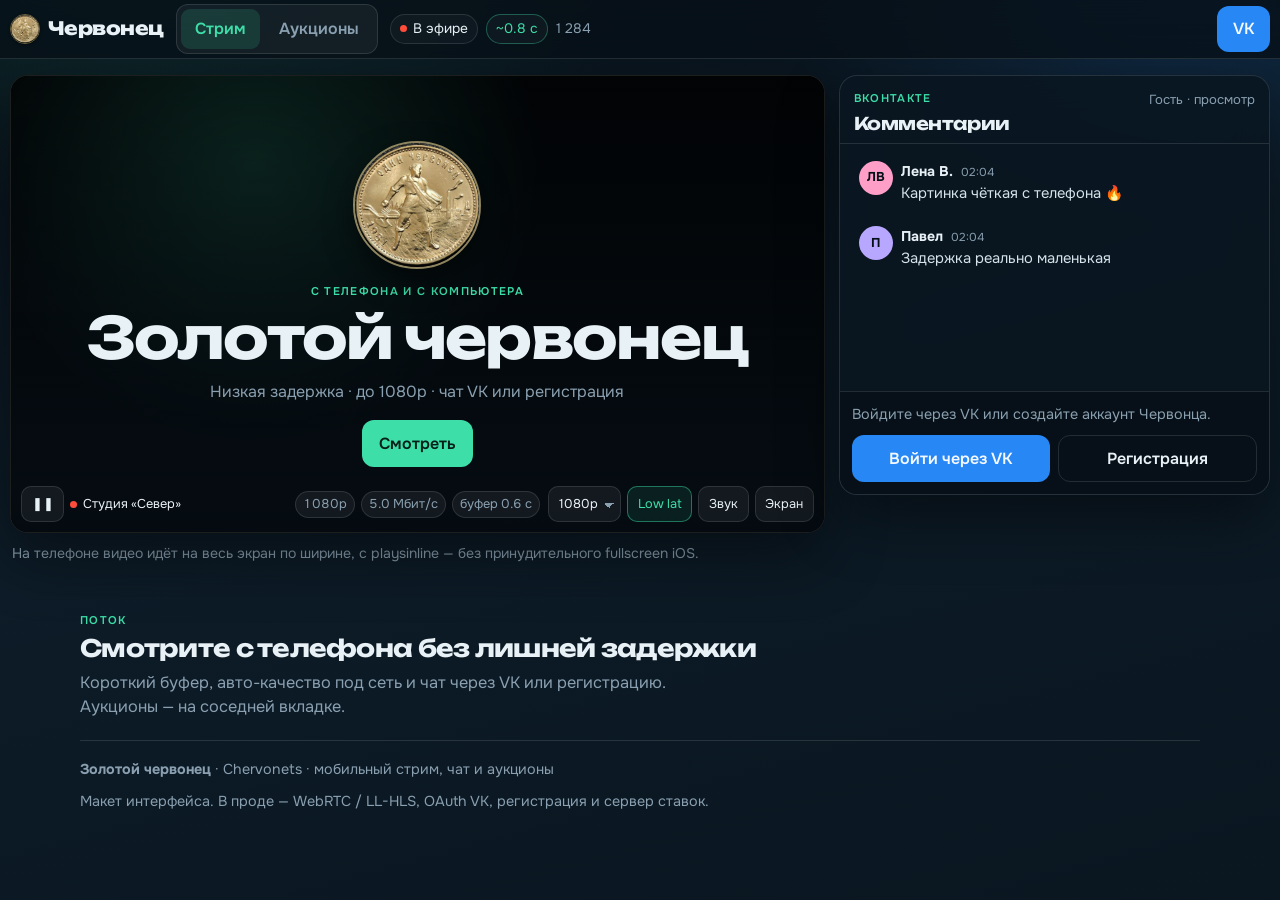
==== commit 6725ead6: "Use the real chervonets coin photo for branding. Replace the SVG mark with the uploaded sower coin i" ====
--- a/index.html
+++ b/index.html
@@ -15,7 +15,7 @@
       content="Золотой червонец (Chervonets) — смотрите стрим с телефона с низкой задержкой, комментируйте через ВКонтакте и участвуйте в аукционах."
     />
     <meta name="theme-color" content="#0b1520" />
-    <link rel="icon" href="./favicon.svg" type="image/svg+xml" />
+    <link rel="icon" href="./favicon.png" type="image/png" />
     <link rel="preconnect" href="https://fonts.googleapis.com" />
     <link rel="preconnect" href="https://fonts.gstatic.com" crossorigin />
     <link
@@ -30,7 +30,7 @@
     <header class="chrome">
       <div class="chrome-inner">
         <a class="brand" href="#app" id="top">
-          <img class="brand-mark" src="./chervonets.svg" width="28" height="28" alt="" />
+          <img class="brand-mark" src="./chervonets.jpg" width="28" height="28" alt="" />
           <span class="brand-text">Червонец</span>
         </a>
 
@@ -99,10 +99,10 @@
                 <div class="overlay-copy">
                   <img
                     class="host-coin"
-                    src="./chervonets.svg"
-                    width="96"
-                    height="96"
-                    alt="Золотой червонец"
+                    src="./chervonets.jpg"
+                    width="120"
+                    height="120"
+                    alt="Золотой червонец — сеятель"
                   />
                   <p class="host-kicker">С телефона и с компьютера</p>
                   <h1 class="host-title">Золотой червонец</h1>
--- a/styles.css
+++ b/styles.css
@@ -101,13 +101,15 @@
   flex: none;
 }
 .brand-mark {
-  width: 28px;
-  height: 28px;
+  width: 30px;
+  height: 30px;
   border-radius: 50%;
   display: block;
   flex: none;
   object-fit: cover;
-  filter: drop-shadow(0 1px 2px rgba(0, 0, 0, 0.35));
+  object-position: center;
+  border: 1px solid rgba(232, 197, 107, 0.45);
+  box-shadow: 0 1px 3px rgba(0, 0, 0, 0.4);
 }
 
 .tabs {
@@ -259,11 +261,17 @@
   color: var(--accent);
 }
 .host-coin {
-  width: clamp(72px, 18vw, 104px);
-  height: auto;
+  width: clamp(88px, 20vw, 128px);
+  height: clamp(88px, 20vw, 128px);
   margin: 0 auto 0.85rem;
   display: block;
-  filter: drop-shadow(0 10px 24px rgba(0, 0, 0, 0.45));
+  border-radius: 50%;
+  object-fit: cover;
+  object-position: center;
+  border: 2px solid rgba(255, 228, 160, 0.55);
+  box-shadow:
+    0 12px 28px rgba(0, 0, 0, 0.5),
+    inset 0 0 0 1px rgba(255, 255, 255, 0.08);
   animation: coin-in 0.7s ease both;
 }
 .host-title {
@@ -543,7 +551,7 @@
 .lot-visual {
   aspect-ratio: 16 / 10;
   background:
-    url("./chervonets.svg") center 58% / 42% no-repeat,
+    url("./chervonets.jpg") center 55% / 46% no-repeat,
     linear-gradient(145deg, rgba(61, 222, 168, 0.2), transparent 45%),
     linear-gradient(320deg, rgba(232, 197, 107, 0.22), transparent 40%),
     #122231;
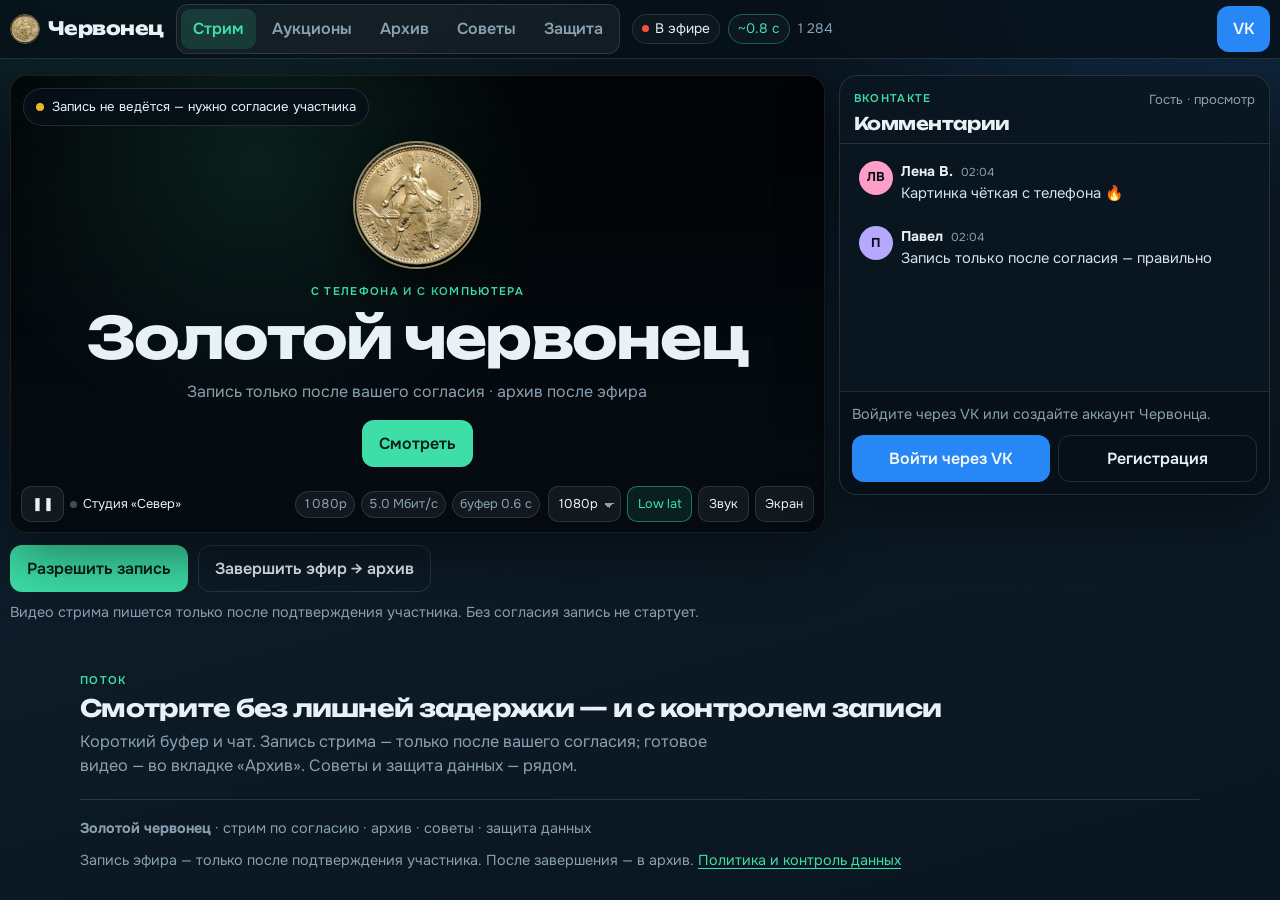
==== commit 95fd8d46: "Add consent-based recording, archive, tips, and privacy controls. Require participant confirmation b" ====
--- a/index.html
+++ b/index.html
@@ -9,10 +9,10 @@
     <meta name="mobile-web-app-capable" content="yes" />
     <meta name="apple-mobile-web-app-capable" content="yes" />
     <meta name="apple-mobile-web-app-status-bar-style" content="black-translucent" />
-    <title>Золотой червонец — стрим и аукционы</title>
+    <title>Золотой червонец — стрим, советы и защита данных</title>
     <meta
       name="description"
-      content="Золотой червонец (Chervonets) — смотрите стрим с телефона с низкой задержкой, комментируйте через ВКонтакте и участвуйте в аукционах."
+      content="Золотой червонец — стрим с согласием на запись, архив эфиров, аукционы, полезные советы и защита персональных данных."
     />
     <meta name="theme-color" content="#0b1520" />
     <link rel="icon" href="./favicon.png" type="image/png" />
@@ -35,28 +35,11 @@
         </a>
 
         <nav class="tabs" role="tablist" aria-label="Разделы">
-          <button
-            type="button"
-            class="tab is-active"
-            role="tab"
-            id="tab-stream"
-            aria-selected="true"
-            aria-controls="panel-stream"
-            data-tab="stream"
-          >
-            Стрим
-          </button>
-          <button
-            type="button"
-            class="tab"
-            role="tab"
-            id="tab-auctions"
-            aria-selected="false"
-            aria-controls="panel-auctions"
-            data-tab="auctions"
-          >
-            Аукционы
-          </button>
+          <button type="button" class="tab is-active" role="tab" id="tab-stream" aria-selected="true" aria-controls="panel-stream" data-tab="stream">Стрим</button>
+          <button type="button" class="tab" role="tab" id="tab-auctions" aria-selected="false" aria-controls="panel-auctions" data-tab="auctions">Аукционы</button>
+          <button type="button" class="tab" role="tab" id="tab-archive" aria-selected="false" aria-controls="panel-archive" data-tab="archive">Архив</button>
+          <button type="button" class="tab" role="tab" id="tab-tips" aria-selected="false" aria-controls="panel-tips" data-tab="tips">Советы</button>
+          <button type="button" class="tab" role="tab" id="tab-privacy" aria-selected="false" aria-controls="panel-privacy" data-tab="privacy">Защита</button>
         </nav>
 
         <div class="chrome-meta" id="chrome-meta" aria-live="polite">
@@ -106,17 +89,21 @@
                   />
                   <p class="host-kicker">С телефона и с компьютера</p>
                   <h1 class="host-title">Золотой червонец</h1>
-                  <p class="host-sub">Низкая задержка · до 1080p · чат VK или регистрация</p>
+                  <p class="host-sub">Запись только после вашего согласия · архив после эфира</p>
                   <button type="button" class="btn btn-primary" id="play-cta">Смотреть</button>
                 </div>
               </div>
 
               <div class="buffer-toast" id="buffer-toast" hidden>Подгрузка…</div>
+              <div class="rec-banner" id="rec-banner" hidden>
+                <span class="rec-banner-dot" aria-hidden="true"></span>
+                <span id="rec-banner-text">Запись не ведётся — нужно согласие участника</span>
+              </div>
 
               <div class="player-bar">
                 <div class="player-bar-left">
                   <button type="button" class="icon-btn" id="play-btn" aria-label="Пауза">❚❚</button>
-                  <span class="rec" aria-hidden="true"></span>
+                  <span class="rec is-off" id="rec-indicator" title="Запись выключена" aria-hidden="true"></span>
                   <span class="stream-title" id="stream-title">Студия «Север»</span>
                 </div>
                 <div class="player-bar-mid" aria-label="Состояние потока">
@@ -150,9 +137,13 @@
                 </div>
               </div>
             </div>
-            <p class="stage-note">
-              На телефоне видео идёт на весь экран по ширине, с playsinline — без принудительного fullscreen iOS.
-            </p>
+            <div class="stream-actions">
+              <button type="button" class="btn btn-primary" id="consent-record-btn">Разрешить запись</button>
+              <button type="button" class="btn btn-ghost" id="end-stream-btn" disabled>Завершить эфир → архив</button>
+              <p class="stage-note" id="consent-note">
+                Видео стрима пишется только после подтверждения участника. Без согласия запись не стартует.
+              </p>
+            </div>
           </section>
 
           <aside class="chat" aria-label="Комментарии ВКонтакте">
@@ -195,9 +186,9 @@
 
         <section class="about wrap" aria-labelledby="about-title">
           <p class="eyebrow">Поток</p>
-          <h2 id="about-title">Смотрите с телефона без лишней задержки</h2>
+          <h2 id="about-title">Смотрите без лишней задержки — и с контролем записи</h2>
           <p class="about-lede">
-            Короткий буфер, авто-качество под сеть и чат через VK или регистрацию. Аукционы — на соседней вкладке.
+            Короткий буфер и чат. Запись стрима — только после вашего согласия; готовое видео — во вкладке «Архив». Советы и защита данных — рядом.
           </p>
         </section>
       </div>
@@ -229,11 +220,99 @@
           <div class="auction-grid" id="auction-grid"></div>
         </section>
       </div>
+
+      <div class="tab-panel" id="panel-archive" role="tabpanel" aria-labelledby="tab-archive" data-panel="archive" hidden>
+        <section class="content-panel wrap" aria-labelledby="archive-title">
+          <header class="content-head">
+            <div>
+              <p class="eyebrow">После эфира</p>
+              <h1 id="archive-title">Архив записей</h1>
+              <p class="about-lede">
+                Эфир попадает сюда только после вашего согласия на запись и завершения стрима. Файлы в демо хранятся локально в браузере.
+              </p>
+            </div>
+          </header>
+          <div class="archive-list" id="archive-list"></div>
+        </section>
+      </div>
+
+      <div class="tab-panel" id="panel-tips" role="tabpanel" aria-labelledby="tab-tips" data-panel="tips" hidden>
+        <section class="content-panel wrap" aria-labelledby="tips-title">
+          <header class="content-head">
+            <div>
+              <p class="eyebrow">Не только монеты</p>
+              <h1 id="tips-title">Полезные советы</h1>
+              <p class="about-lede">
+                Практические подсказки по стриму, безопасности, покупкам и цифровой гигиене — шире, чем одни нумизматические лоты.
+              </p>
+            </div>
+            <div class="tips-filter" role="group" aria-label="Темы советов">
+              <button type="button" class="chip is-on" data-tip-filter="all">Все</button>
+              <button type="button" class="chip" data-tip-filter="stream">Стрим</button>
+              <button type="button" class="chip" data-tip-filter="privacy">Данные</button>
+              <button type="button" class="chip" data-tip-filter="money">Покупки</button>
+              <button type="button" class="chip" data-tip-filter="coins">Монеты</button>
+              <button type="button" class="chip" data-tip-filter="life">Быт</button>
+            </div>
+          </header>
+          <div class="tips-grid" id="tips-grid"></div>
+        </section>
+      </div>
+
+      <div class="tab-panel" id="panel-privacy" role="tabpanel" aria-labelledby="tab-privacy" data-panel="privacy" hidden>
+        <section class="content-panel wrap" aria-labelledby="privacy-title">
+          <header class="content-head">
+            <div>
+              <p class="eyebrow">Приоритет №1</p>
+              <h1 id="privacy-title">Защита данных</h1>
+              <p class="about-lede">
+                Запись эфира, чат и аккаунт работают только с явным согласием. Минимизируем данные и даём контроль над ними.
+              </p>
+            </div>
+          </header>
+
+          <div class="privacy-grid">
+            <article class="privacy-card">
+              <h2>Согласие на запись</h2>
+              <p>Стрим пишется только после кнопки «Разрешить запись». Без подтверждения участника запись не стартует.</p>
+            </article>
+            <article class="privacy-card">
+              <h2>Архив по завершении</h2>
+              <p>После «Завершить эфир» файл уходит в архив. Можно удалить запись из архива в любой момент.</p>
+            </article>
+            <article class="privacy-card">
+              <h2>Минимум данных</h2>
+              <p>Для аккаунта — имя, email и хэш пароля. Пароль в открытом виде не хранится. В проде — шифрование и сервер с доступом по роли.</p>
+            </article>
+            <article class="privacy-card">
+              <h2>Ваш контроль</h2>
+              <p>Выйдите из аккаунта, удалите локальные данные или отзовите согласие на запись до старта.</p>
+              <div class="privacy-actions">
+                <button type="button" class="btn btn-ghost" id="revoke-consent-btn">Отозвать согласие на запись</button>
+                <button type="button" class="btn btn-ghost" id="wipe-local-btn">Очистить локальные данные</button>
+              </div>
+            </article>
+          </div>
+
+          <div class="privacy-policy" id="privacy-policy">
+            <h2>Краткая политика</h2>
+            <ul>
+              <li>Не собираем паспортные данные и документы.</li>
+              <li>Комментарии и ставки видны в эфире; лишний профиль не публикуем.</li>
+              <li>Запись эфира — только с согласия; хранение в архиве можно прервать удалением.</li>
+              <li>В проде: HTTPS, OAuth VK, шифрование at rest, журнал доступов, право на удаление аккаунта.</li>
+            </ul>
+          </div>
+        </section>
+      </div>
     </div>
 
     <footer class="footer wrap">
-      <p><strong>Золотой червонец</strong> · Chervonets · мобильный стрим, чат и аукционы</p>
-      <p class="footer-note">Макет интерфейса. В проде — WebRTC / LL-HLS, OAuth VK, регистрация и сервер ставок.</p>
+      <p><strong>Золотой червонец</strong> · стрим по согласию · архив · советы · защита данных</p>
+      <p class="footer-note">
+        Запись эфира — только после подтверждения участника. После завершения — в архив.
+        <a href="#privacy">Политика и контроль данных</a>
+      </p>
     </footer>
 
     <dialog class="vk-dialog" id="auth-dialog" aria-labelledby="auth-dialog-title">
@@ -312,6 +391,10 @@
               <span>Повтор пароля</span>
               <input id="reg-password2" name="password2" type="password" minlength="6" autocomplete="new-password" required placeholder="Ещё раз" />
             </label>
+            <label class="consent-check" for="reg-privacy">
+              <input id="reg-privacy" name="privacy" type="checkbox" required />
+              <span>Соглашаюсь на обработку данных по правилам вкладки «Защита». Пароль хранится только как хэш.</span>
+            </label>
             <div class="dialog-actions">
               <button type="button" class="btn btn-ghost" id="register-cancel-btn">Отмена</button>
               <button type="submit" class="btn btn-primary" id="register-submit-btn">Зарегистрироваться</button>
@@ -338,6 +421,29 @@
       </div>
     </dialog>
 
+    <dialog class="vk-dialog" id="consent-dialog" aria-labelledby="consent-dialog-title">
+      <form method="dialog" class="vk-dialog-inner" id="consent-form">
+        <p class="chat-kicker">Запись эфира</p>
+        <h2 id="consent-dialog-title">Подтвердите запись стрима</h2>
+        <p class="auth-lede">
+          Видео начнёт писаться только после вашего «Разрешаю». По окончании эфира запись сохранится в архив. Без согласия запись не ведётся.
+        </p>
+        <ul class="consent-list">
+          <li>Можно отозвать согласие во вкладке «Защита», пока запись не начата или после остановки.</li>
+          <li>В демо файл остаётся в этом браузере; в проде — защищённое хранилище с доступом по роли.</li>
+          <li>Чат и ставки не подменяют согласие на видеозапись.</li>
+        </ul>
+        <label class="consent-check" for="consent-check">
+          <input id="consent-check" name="consent" type="checkbox" required />
+          <span>Я участник и разрешаю запись этого стрима с последующим сохранением в архив.</span>
+        </label>
+        <div class="dialog-actions">
+          <button type="submit" class="btn btn-ghost" value="cancel">Не сейчас</button>
+          <button type="button" class="btn btn-primary" id="consent-allow-btn">Разрешаю запись</button>
+        </div>
+      </form>
+    </dialog>
+
     <script src="./main.js" defer></script>
   </body>
 </html>
--- a/styles.css
+++ b/styles.css
@@ -121,19 +121,24 @@
   border: 1px solid var(--line);
   position: relative;
   z-index: 2;
+  max-width: min(640px, 100%);
+  overflow-x: auto;
+  scrollbar-width: thin;
 }
 .tab {
   appearance: none;
   border: 0;
   background: transparent;
   color: var(--muted);
-  padding: 0.45rem 0.9rem;
+  padding: 0.45rem 0.75rem;
   border-radius: 9px;
   font-weight: 600;
   cursor: pointer;
   min-height: 40px;
+  white-space: nowrap;
   touch-action: manipulation;
   -webkit-tap-highlight-color: transparent;
+  flex: none;
 }
 .tab.is-active {
   background: rgba(61, 222, 168, 0.14);
@@ -332,8 +337,55 @@
   width: 7px;
   height: 7px;
   border-radius: 50%;
+  background: var(--muted);
+  flex: none;
+}
+.rec.is-on {
   background: var(--signal);
+  animation: pulse 1.6s ease-out infinite;
+}
+.rec.is-off { opacity: 0.45; }
+
+.rec-banner {
+  position: absolute;
+  left: 12px;
+  top: 12px;
+  z-index: 4;
+  display: inline-flex;
+  align-items: center;
+  gap: 8px;
+  padding: 8px 12px;
+  border-radius: 999px;
+  background: rgba(7, 16, 24, 0.86);
+  border: 1px solid var(--line);
+  font-size: 0.82rem;
+  color: var(--ink);
+  max-width: min(420px, calc(100% - 24px));
+}
+.rec-banner-dot {
+  width: 8px;
+  height: 8px;
+  border-radius: 50%;
+  background: var(--warn);
   flex: none;
+}
+.player-frame:has(.rec.is-on) .rec-banner-dot {
+  background: var(--signal);
+  animation: pulse 1.6s ease-out infinite;
+}
+
+.stream-actions {
+  display: flex;
+  flex-wrap: wrap;
+  gap: 10px;
+  align-items: center;
+  margin-top: 12px;
+}
+.stream-actions .stage-note {
+  flex: 1 1 100%;
+  margin: 0;
+  color: var(--muted);
+  font-size: 0.9rem;
 }
 .stat {
   padding: 3px 7px;
@@ -738,6 +790,141 @@
   display: flex;
   justify-content: flex-end;
   gap: 8px;
+  flex-wrap: wrap;
+}
+
+.consent-list {
+  margin: 0 0 14px;
+  padding-left: 1.1rem;
+  color: var(--muted);
+  font-size: 0.9rem;
+}
+.consent-list li { margin-bottom: 0.35rem; }
+.consent-check {
+  display: grid;
+  grid-template-columns: 18px 1fr;
+  gap: 10px;
+  align-items: start;
+  margin: 0 0 16px;
+  font-size: 0.88rem;
+  color: var(--muted);
+}
+.consent-check input { margin-top: 3px; }
+
+.content-panel { padding: 22px 0 40px; }
+.content-head {
+  display: flex;
+  justify-content: space-between;
+  gap: 18px;
+  align-items: end;
+  margin-bottom: 22px;
+  flex-wrap: wrap;
+}
+.tips-filter {
+  display: flex;
+  flex-wrap: wrap;
+  gap: 8px;
+}
+
+.tips-grid,
+.privacy-grid,
+.archive-list {
+  display: grid;
+  gap: 14px;
+}
+.tips-grid {
+  grid-template-columns: repeat(auto-fill, minmax(260px, 1fr));
+}
+.tip-card,
+.privacy-card,
+.archive-card {
+  border: 1px solid var(--line);
+  border-radius: 16px;
+  background: rgba(10, 22, 32, 0.72);
+  padding: 16px;
+}
+.tip-topic {
+  margin: 0 0 8px;
+  color: var(--accent);
+  font-size: 0.72rem;
+  letter-spacing: 0.1em;
+  text-transform: uppercase;
+  font-weight: 700;
+}
+.tip-card h3,
+.privacy-card h2,
+.archive-card h3 {
+  font-size: 1.05rem;
+}
+.tip-card p,
+.privacy-card p { color: var(--muted); margin: 0; }
+
+.privacy-grid {
+  grid-template-columns: repeat(auto-fill, minmax(240px, 1fr));
+  margin-bottom: 22px;
+}
+.privacy-actions {
+  display: flex;
+  flex-wrap: wrap;
+  gap: 8px;
+  margin-top: 12px;
+}
+.privacy-policy {
+  border-top: 1px solid var(--line);
+  padding-top: 18px;
+  color: var(--muted);
+}
+.privacy-policy ul { padding-left: 1.15rem; }
+.privacy-policy a,
+.footer-note a {
+  color: var(--accent);
+  text-decoration: underline;
+  text-underline-offset: 3px;
+}
+
+.archive-list {
+  grid-template-columns: 1fr;
+}
+.archive-card {
+  display: grid;
+  grid-template-columns: minmax(180px, 280px) 1fr;
+  gap: 14px;
+  padding: 12px;
+}
+.archive-preview {
+  position: relative;
+  border-radius: 12px;
+  overflow: hidden;
+  background: #000;
+  min-height: 140px;
+}
+.archive-preview video {
+  width: 100%;
+  height: 100%;
+  object-fit: cover;
+  min-height: 140px;
+}
+.archive-fallback {
+  display: grid;
+  place-items: center;
+  min-height: 140px;
+  color: var(--muted);
+}
+.archive-meta,
+.archive-shield {
+  color: var(--muted);
+  font-size: 0.88rem;
+}
+.archive-shield { color: var(--gold); }
+.empty-state {
+  padding: 24px;
+  border: 1px dashed var(--line);
+  border-radius: 16px;
+  color: var(--muted);
+}
+
+@media (max-width: 700px) {
+  .archive-card { grid-template-columns: 1fr; }
 }
 
 @keyframes pulse {
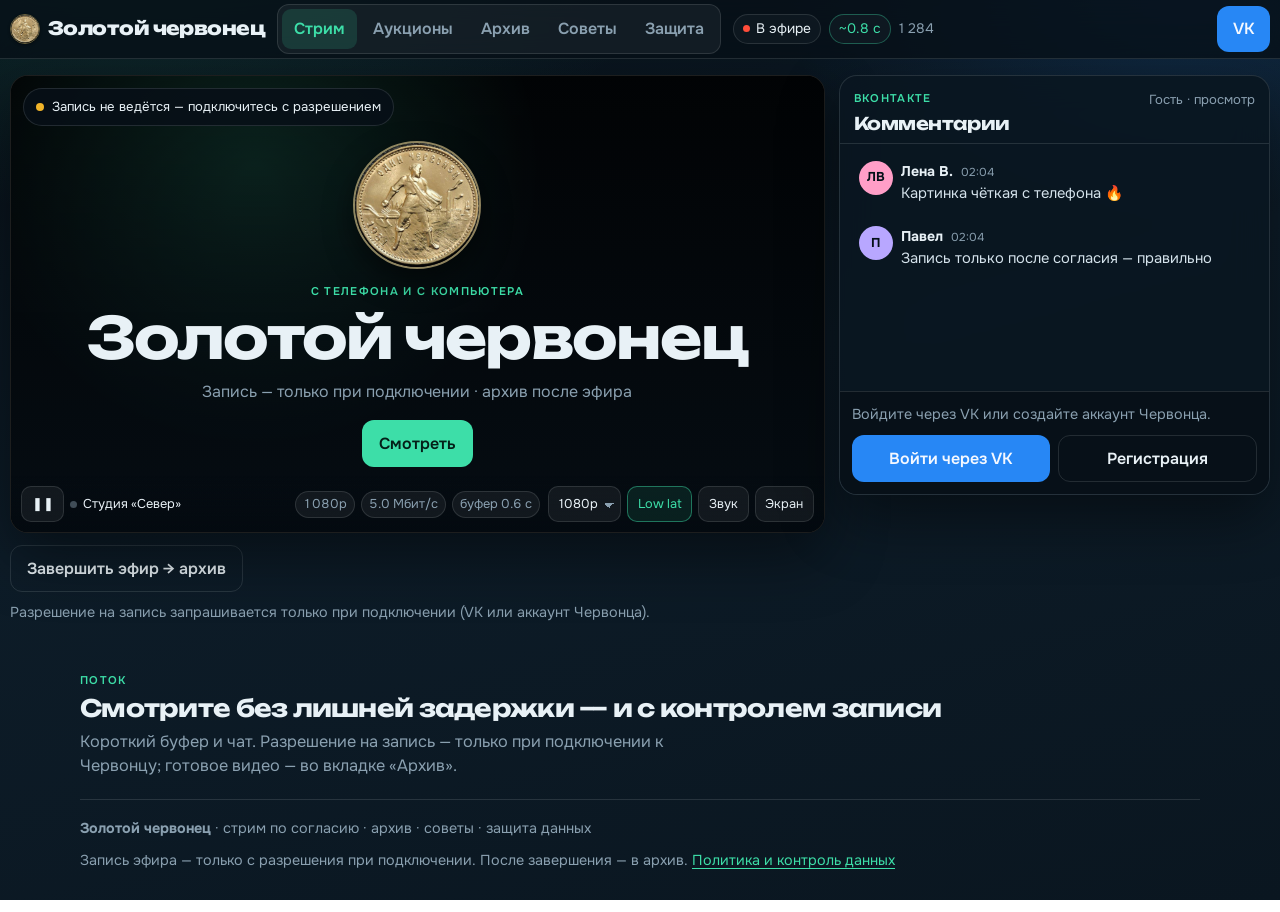
==== commit 68b7438c: "Move recording consent to connect-only and tighten mobile UI. Ask for archive recording permission o" ====
--- a/index.html
+++ b/index.html
@@ -31,7 +31,7 @@
       <div class="chrome-inner">
         <a class="brand" href="#app" id="top">
           <img class="brand-mark" src="./chervonets.jpg" width="28" height="28" alt="" />
-          <span class="brand-text">Червонец</span>
+          <span class="brand-text">Золотой червонец</span>
         </a>
 
         <nav class="tabs" role="tablist" aria-label="Разделы">
@@ -89,7 +89,7 @@
                   />
                   <p class="host-kicker">С телефона и с компьютера</p>
                   <h1 class="host-title">Золотой червонец</h1>
-                  <p class="host-sub">Запись только после вашего согласия · архив после эфира</p>
+                  <p class="host-sub">Запись — только при подключении · архив после эфира</p>
                   <button type="button" class="btn btn-primary" id="play-cta">Смотреть</button>
                 </div>
               </div>
@@ -138,10 +138,9 @@
               </div>
             </div>
             <div class="stream-actions">
-              <button type="button" class="btn btn-primary" id="consent-record-btn">Разрешить запись</button>
               <button type="button" class="btn btn-ghost" id="end-stream-btn" disabled>Завершить эфир → архив</button>
               <p class="stage-note" id="consent-note">
-                Видео стрима пишется только после подтверждения участника. Без согласия запись не стартует.
+                Разрешение на запись запрашивается только при подключении (VK или аккаунт Червонца).
               </p>
             </div>
           </section>
@@ -188,7 +187,7 @@
           <p class="eyebrow">Поток</p>
           <h2 id="about-title">Смотрите без лишней задержки — и с контролем записи</h2>
           <p class="about-lede">
-            Короткий буфер и чат. Запись стрима — только после вашего согласия; готовое видео — во вкладке «Архив». Советы и защита данных — рядом.
+            Короткий буфер и чат. Разрешение на запись — только при подключении к Червонцу; готовое видео — во вкладке «Архив».
           </p>
         </section>
       </div>
@@ -274,7 +273,10 @@
           <div class="privacy-grid">
             <article class="privacy-card">
               <h2>Согласие на запись</h2>
-              <p>Стрим пишется только после кнопки «Разрешить запись». Без подтверждения участника запись не стартует.</p>
+              <p>
+                Разрешение на запись спрашивается только при подключении аккаунта. Без галочки при входе запись не
+                стартует; отдельной кнопки на стриме нет.
+              </p>
             </article>
             <article class="privacy-card">
               <h2>Архив по завершении</h2>
@@ -282,7 +284,17 @@
             </article>
             <article class="privacy-card">
               <h2>Минимум данных</h2>
-              <p>Для аккаунта — имя, email и хэш пароля. Пароль в открытом виде не хранится. В проде — шифрование и сервер с доступом по роли.</p>
+              <p>VK отдаёт имя и id после OAuth; локальный аккаунт — имя, email и хэш пароля. Пароль в открытом виде не хранится.</p>
+            </article>
+            <article class="privacy-card">
+              <h2>Вход через VK</h2>
+              <p>
+                Настоящий вход через окно ВКонтакте (Open API / OAuth). В настройках приложения VK укажите домен сайта
+                и Trusted redirect URL — затем сохраните ID приложения на сайте.
+              </p>
+              <div class="privacy-actions">
+                <button type="button" class="btn btn-vk" id="privacy-vk-setup">Настроить вход VK</button>
+              </div>
             </article>
             <article class="privacy-card">
               <h2>Ваш контроль</h2>
@@ -310,7 +322,7 @@
     <footer class="footer wrap">
       <p><strong>Золотой червонец</strong> · стрим по согласию · архив · советы · защита данных</p>
       <p class="footer-note">
-        Запись эфира — только после подтверждения участника. После завершения — в архив.
+        Запись эфира — только с разрешения при подключении. После завершения — в архив.
         <a href="#privacy">Политика и контроль данных</a>
       </p>
     </footer>
@@ -319,7 +331,7 @@
       <div class="vk-dialog-inner">
         <p class="chat-kicker">Аккаунт</p>
         <h2 id="auth-dialog-title">Как подключиться</h2>
-        <p class="auth-lede">Через VK или отдельная регистрация на Червонце.</p>
+        <p class="auth-lede">Через VK или регистрация на Червонце. Разрешение на запись — только здесь, при подключении.</p>
 
         <div class="auth-tabs" role="tablist" aria-label="Способ входа">
           <button type="button" class="auth-tab is-on" role="tab" id="auth-tab-vk" aria-selected="true" data-auth="vk">
@@ -330,37 +342,43 @@
           </button>
         </div>
 
-        <form method="dialog" id="vk-form" class="auth-pane is-on" data-pane="vk">
-          <p class="auth-hint">В проде — OAuth ВКонтакте. Сейчас выберите демо-профиль.</p>
-          <fieldset class="vk-profiles">
-            <legend class="sr-only">Профиль VK</legend>
-            <label class="vk-profile">
-              <input type="radio" name="profile" value="anna" checked />
-              <span>
-                <strong>Анна К.</strong>
-                <small>@anna.north</small>
-              </span>
-            </label>
-            <label class="vk-profile">
-              <input type="radio" name="profile" value="igor" />
-              <span>
-                <strong>Игорь М.</strong>
-                <small>@igor.live</small>
-              </span>
-            </label>
-            <label class="vk-profile">
-              <input type="radio" name="profile" value="mira" />
-              <span>
-                <strong>Мира С.</strong>
-                <small>@mira.stream</small>
-              </span>
-            </label>
-          </fieldset>
-          <div class="dialog-actions">
-            <button type="submit" class="btn btn-ghost" value="cancel">Отмена</button>
-            <button type="button" class="btn btn-vk" id="connect-vk-btn">Подключить VK</button>
-          </div>
-        </form>
+        <label class="consent-check connect-record-consent" for="connect-record-consent">
+          <input id="connect-record-consent" name="recordConsent" type="checkbox" />
+          <span>Разрешаю запись стрима Червонца и сохранение в архив после эфира.</span>
+        </label>
+
+        <div id="vk-form" class="auth-pane is-on" data-pane="vk">
+          <p class="auth-hint" id="vk-auth-hint">
+            Настоящий вход через окно ВКонтакте (Open API). Нужен ID вашего приложения VK.
+          </p>
+          <p class="auth-error" id="vk-auth-error" hidden></p>
+
+          <div class="vk-setup" id="vk-setup">
+            <ol class="consent-list" id="vk-setup-steps"></ol>
+            <label class="auth-field" for="vk-app-id-input">
+              <span>ID приложения VK</span>
+              <input id="vk-app-id-input" type="text" inputmode="numeric" autocomplete="off" placeholder="Только цифры, например 51789012" />
+            </label>
+            <div class="dialog-actions" style="justify-content: flex-start; flex-wrap: wrap">
+              <button type="button" class="btn btn-primary" id="vk-save-app-id">Сохранить и войти</button>
+              <a class="btn btn-ghost" id="vk-create-app-link" href="https://vk.com/editapp?act=create" target="_blank" rel="noopener">Создать приложение</a>
+            </div>
+          </div>
+
+          <div class="vk-live" id="vk-live" hidden>
+            <button type="button" class="btn btn-vk btn-vk-large" id="vk-login-real">Войти через VK</button>
+            <p class="auth-hint" id="vk-live-hint">Откроется настоящее окно авторизации ВКонтакте.</p>
+            <div id="vk-onetap" class="vk-onetap" aria-live="polite"></div>
+            <div class="dialog-actions" style="justify-content: space-between; width: 100%">
+              <button type="button" class="btn btn-ghost" id="vk-change-app-id">Сменить App ID</button>
+              <button type="button" class="btn btn-ghost" id="vk-login-redirect">Войти через redirect</button>
+            </div>
+          </div>
+
+          <div class="dialog-actions" id="vk-close-row">
+            <button type="button" class="btn btn-ghost" id="vk-dialog-close">Закрыть</button>
+          </div>
+        </div>
 
         <div id="register-pane" class="auth-pane" data-pane="register" hidden>
           <div class="auth-subtabs" role="tablist" aria-label="Регистрация или вход">
@@ -421,29 +439,6 @@
       </div>
     </dialog>
 
-    <dialog class="vk-dialog" id="consent-dialog" aria-labelledby="consent-dialog-title">
-      <form method="dialog" class="vk-dialog-inner" id="consent-form">
-        <p class="chat-kicker">Запись эфира</p>
-        <h2 id="consent-dialog-title">Подтвердите запись стрима</h2>
-        <p class="auth-lede">
-          Видео начнёт писаться только после вашего «Разрешаю». По окончании эфира запись сохранится в архив. Без согласия запись не ведётся.
-        </p>
-        <ul class="consent-list">
-          <li>Можно отозвать согласие во вкладке «Защита», пока запись не начата или после остановки.</li>
-          <li>В демо файл остаётся в этом браузере; в проде — защищённое хранилище с доступом по роли.</li>
-          <li>Чат и ставки не подменяют согласие на видеозапись.</li>
-        </ul>
-        <label class="consent-check" for="consent-check">
-          <input id="consent-check" name="consent" type="checkbox" required />
-          <span>Я участник и разрешаю запись этого стрима с последующим сохранением в архив.</span>
-        </label>
-        <div class="dialog-actions">
-          <button type="submit" class="btn btn-ghost" value="cancel">Не сейчас</button>
-          <button type="button" class="btn btn-primary" id="consent-allow-btn">Разрешаю запись</button>
-        </div>
-      </form>
-    </dialog>
-
     <script src="./main.js" defer></script>
   </body>
 </html>
--- a/styles.css
+++ b/styles.css
@@ -482,6 +482,11 @@
   font-size: 0.8rem;
   color: #041018;
 }
+.avatar-photo {
+  object-fit: cover;
+  padding: 0;
+  background: #122231;
+}
 .comment-meta {
   display: flex;
   gap: 8px;
@@ -672,6 +677,8 @@
   background: #0f1d2a;
   color: var(--ink);
   width: min(460px, calc(100% - 24px));
+  max-height: min(92dvh, 920px);
+  overflow: auto;
   box-shadow: var(--shadow);
   margin: auto;
 }
@@ -680,6 +687,11 @@
   backdrop-filter: blur(6px);
 }
 .vk-dialog-inner { padding: 20px; }
+.connect-record-consent {
+  margin: 0 0 14px;
+  background: rgba(61, 222, 168, 0.08);
+  border-color: rgba(61, 222, 168, 0.28);
+}
 .auth-lede {
   margin: 0 0 12px;
   color: var(--muted);
@@ -786,6 +798,30 @@
 }
 .vk-profile strong { display: block; }
 .vk-profile small { color: var(--muted); }
+.vk-onetap {
+  min-height: 0;
+  margin: 8px 0 14px;
+  display: grid;
+  gap: 8px;
+  justify-items: stretch;
+}
+.vk-setup,
+.vk-live { margin-bottom: 12px; }
+.vk-live:not([hidden]) {
+  display: grid;
+  gap: 10px;
+  justify-items: stretch;
+}
+.vk-setup[hidden],
+.vk-live[hidden] {
+  display: none !important;
+}
+.btn-vk-large {
+  width: 100%;
+  min-height: 48px;
+  font-size: 1.05rem;
+  font-weight: 700;
+}
 .dialog-actions {
   display: flex;
   justify-content: flex-end;
@@ -948,8 +984,22 @@
 /* Mobile-first stream layout */
 @media (max-width: 900px) {
   .chrome-inner { flex-wrap: wrap; padding: 8px 0 10px; gap: 8px; }
-  .tabs { order: 3; width: 100%; }
-  .tab { flex: 1; text-align: center; }
+  .brand-text { font-size: 0.95rem; max-width: 46vw; overflow: hidden; text-overflow: ellipsis; white-space: nowrap; }
+  .tabs {
+    order: 3;
+    width: 100%;
+    overflow-x: auto;
+    -webkit-overflow-scrolling: touch;
+    scrollbar-width: none;
+  }
+  .tabs::-webkit-scrollbar { display: none; }
+  .tab {
+    flex: 1 0 auto;
+    text-align: center;
+    font-size: 0.82rem;
+    padding: 0.45rem 0.55rem;
+    min-height: 40px;
+  }
   .chrome-meta {
     order: 4;
     width: 100%;
@@ -972,37 +1022,75 @@
     border-radius: 0;
     border-left: 0;
     border-right: 0;
-    max-height: min(56vh, 420px);
+    max-height: min(52vh, 420px);
     aspect-ratio: 16 / 9;
   }
-  .stage-note { display: none; }
+  .stream-actions {
+    margin: 10px 12px 0;
+    gap: 8px;
+  }
+  .stream-actions .btn {
+    width: 100%;
+    min-height: 44px;
+  }
+  .stage-note {
+    display: block;
+    font-size: 0.82rem;
+    line-height: 1.35;
+  }
   .player-bar-mid { display: none; }
   .stream-title { max-width: 42vw; }
+  .player-bar {
+    gap: 6px;
+    padding-inline: 8px;
+  }
+  .player-bar-right {
+    gap: 6px;
+    flex-wrap: wrap;
+    justify-content: flex-end;
+  }
 
   .chat {
     border-radius: 0;
     border-left: 0;
     border-right: 0;
-    min-height: calc(100dvh - 56vh - 70px);
+    min-height: calc(100dvh - 52vh - 120px);
     box-shadow: none;
   }
   .chat-feed {
     max-height: none;
     flex: 1;
   }
-
-  .about { margin-top: 24px; }
+  .gate-actions {
+    flex-direction: column;
+  }
+  .gate-actions .btn {
+    width: 100%;
+    min-height: 44px;
+  }
+
+  .about { margin-top: 24px; padding-inline: 14px; }
   .auctions { padding-top: 16px; }
   .auctions-head { align-items: start; }
+  .vk-dialog {
+    width: calc(100% - 16px);
+    max-height: calc(100dvh - 16px);
+    border-radius: 16px;
+  }
+  .vk-dialog-inner { padding: 16px; }
+  .host-coin { width: 88px; height: 88px; }
+  .host-sub { font-size: 0.92rem; }
 }
 
 @media (max-width: 480px) {
-  .brand-text { font-size: 1.05rem; }
-  .btn-vk { min-width: 52px; }
+  .brand-text { font-size: 0.88rem; }
+  .btn-vk { min-width: 48px; padding-inline: 0.55rem; }
   .latency-badge { display: none; }
   .player-bar-right .quality-label { order: -1; }
   #ll-btn { display: none; }
-  .host-title { font-size: 2rem; }
+  .host-title { font-size: 1.7rem; }
+  .tab { font-size: 0.78rem; padding-inline: 0.4rem; }
+  .compose-row .btn { min-height: 44px; }
 }
 
 /* Landscape phone: prioritize video */
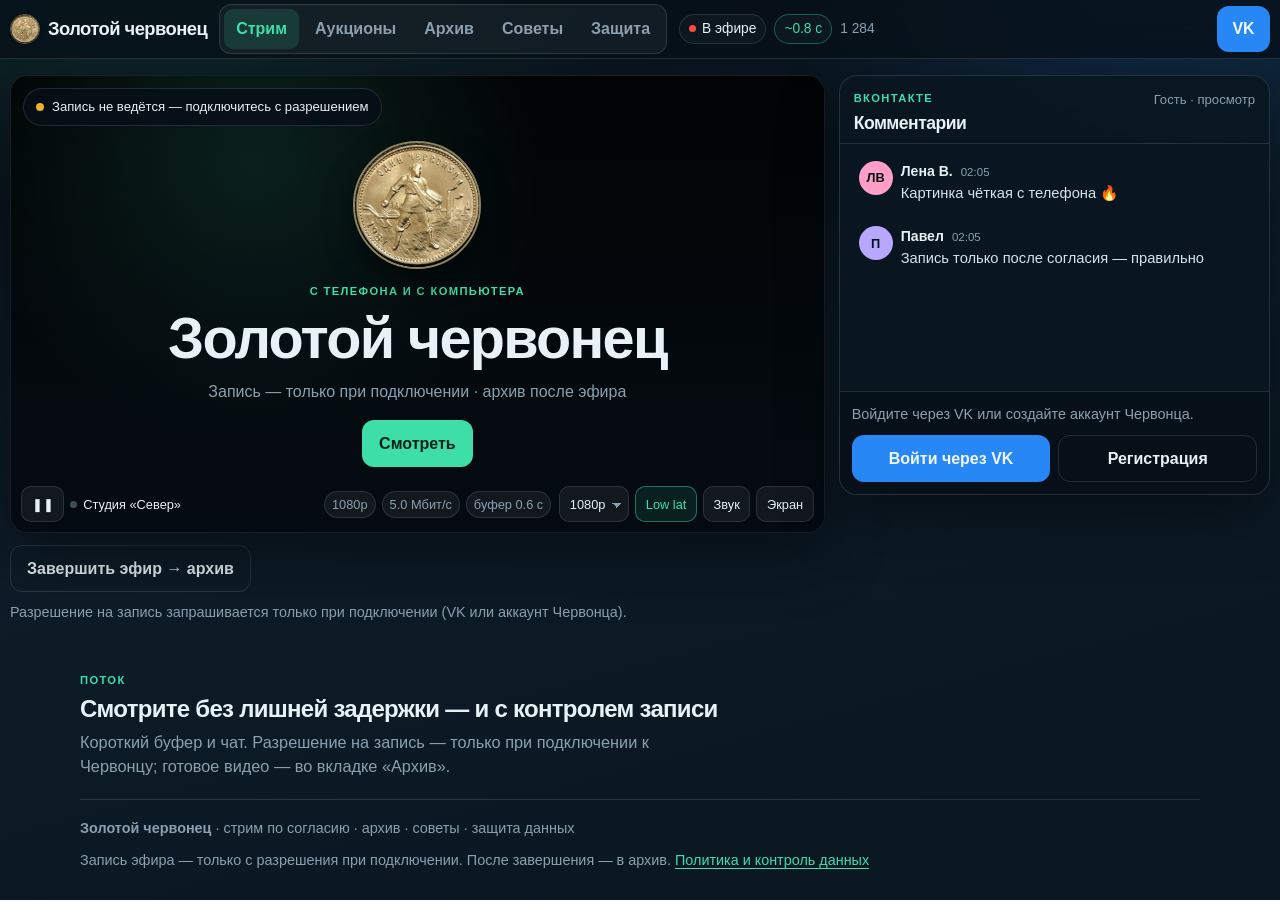
==== commit 57c91e90: "Harden VK auth against CSRF, XSS, token logs, and third-party scripts. Require OAuth state, build ch" ====
--- a/index.html
+++ b/index.html
@@ -15,6 +15,11 @@
       content="Золотой червонец — стрим с согласием на запись, архив эфиров, аукционы, полезные советы и защита персональных данных."
     />
     <meta name="theme-color" content="#0b1520" />
+    <meta
+      http-equiv="Content-Security-Policy"
+      content="default-src 'self'; script-src 'self' https://vk.com https://cdn.jsdelivr.net; style-src 'self' 'unsafe-inline' https://fonts.googleapis.com; font-src 'self' https://fonts.gstatic.com data:; img-src 'self' data: blob: https:; media-src 'self' blob:; connect-src 'self' https://api.vk.com https://oauth.vk.com https://id.vk.com https://login.vk.com https://cdn.jsdelivr.net; frame-src https://oauth.vk.com https://id.vk.com https://login.vk.com https://vk.com; object-src 'none'; base-uri 'self'; form-action 'self'"
+    />
+    <meta name="referrer" content="strict-origin-when-cross-origin" />
     <link rel="icon" href="./favicon.png" type="image/png" />
     <link rel="preconnect" href="https://fonts.googleapis.com" />
     <link rel="preconnect" href="https://fonts.gstatic.com" crossorigin />
